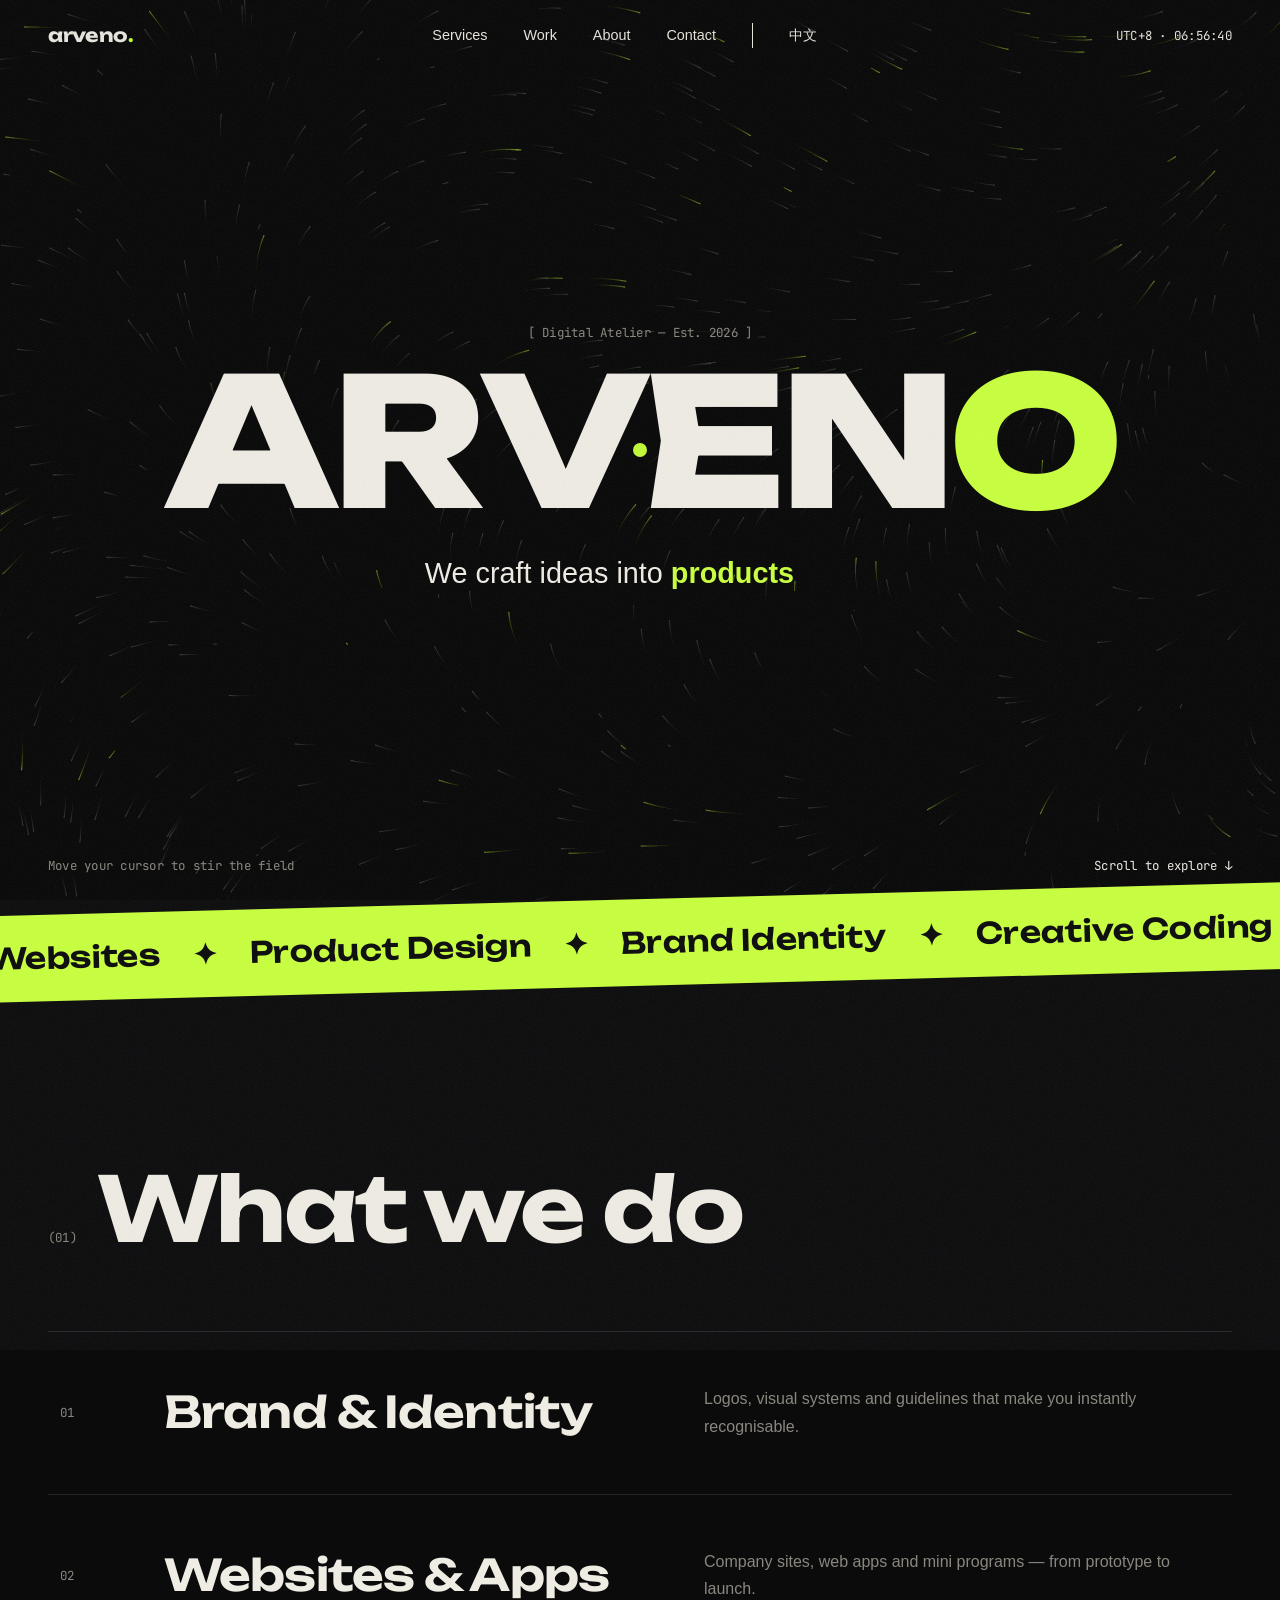
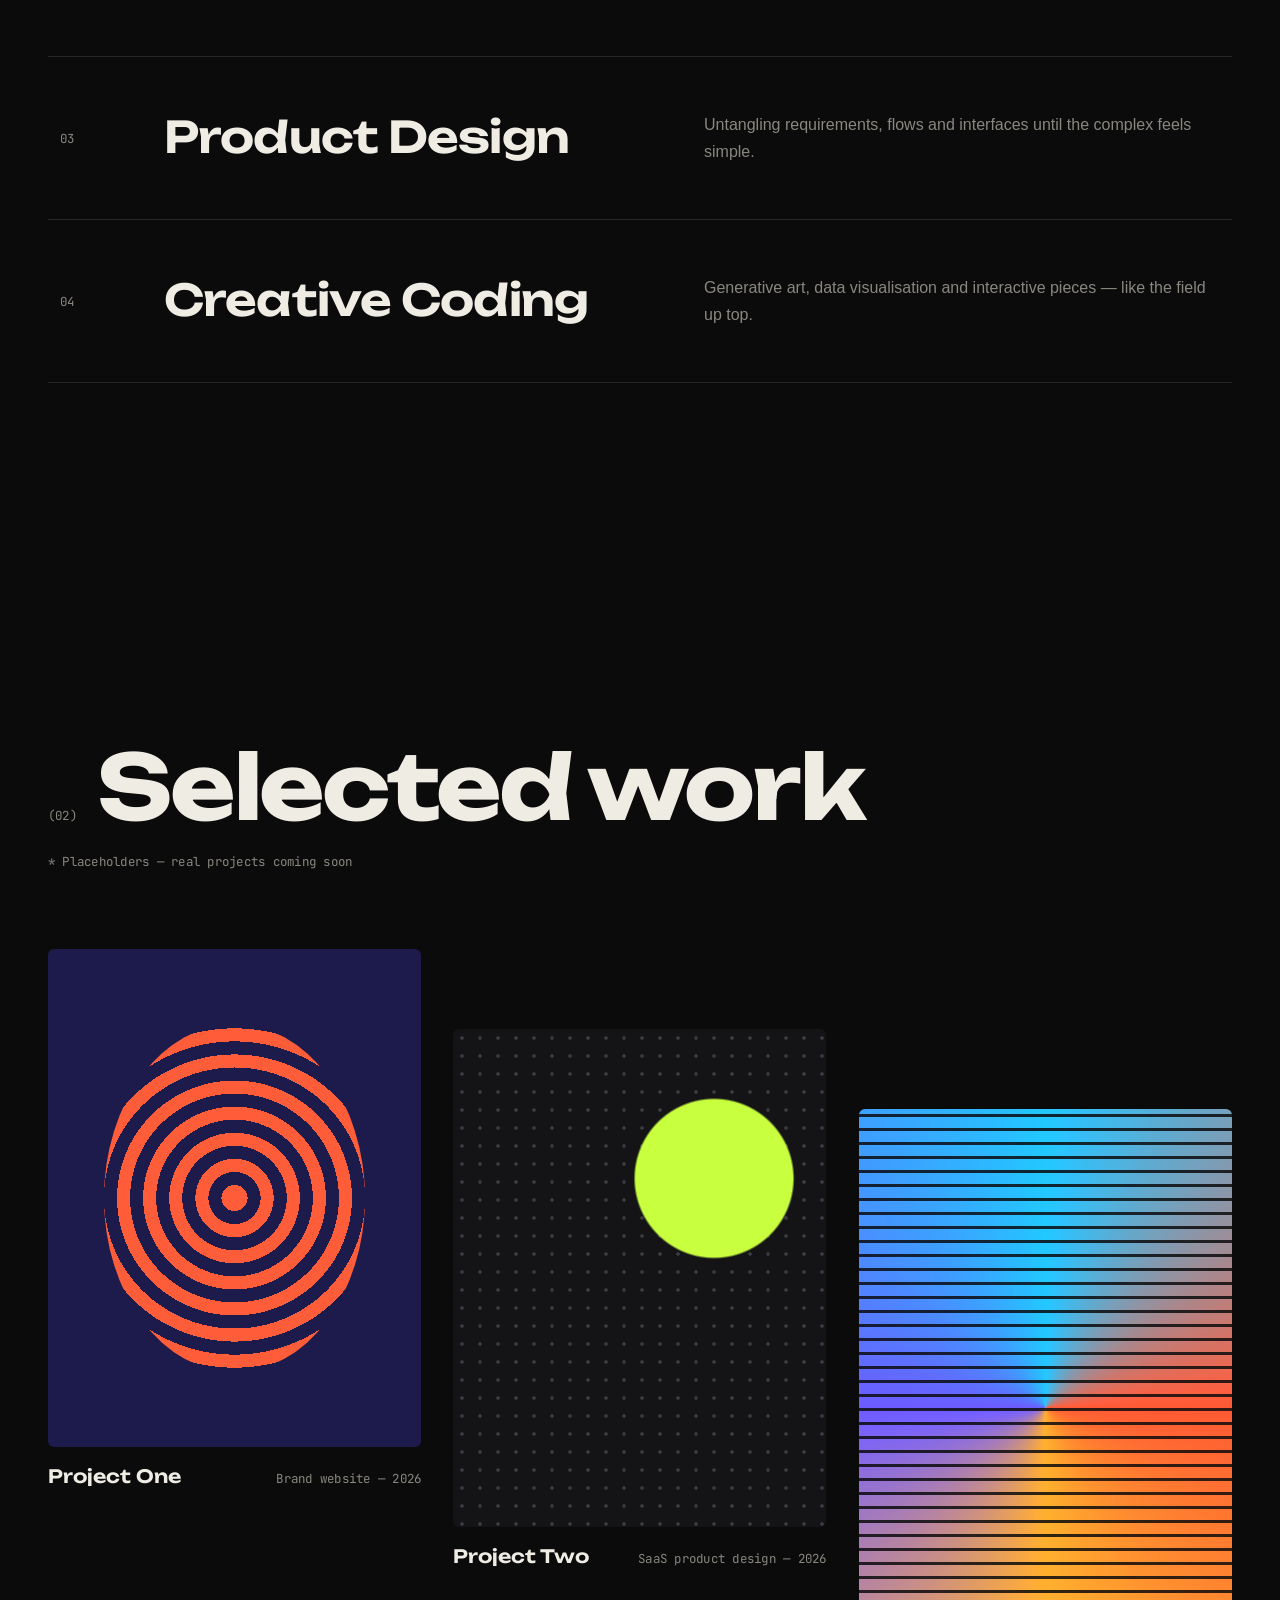
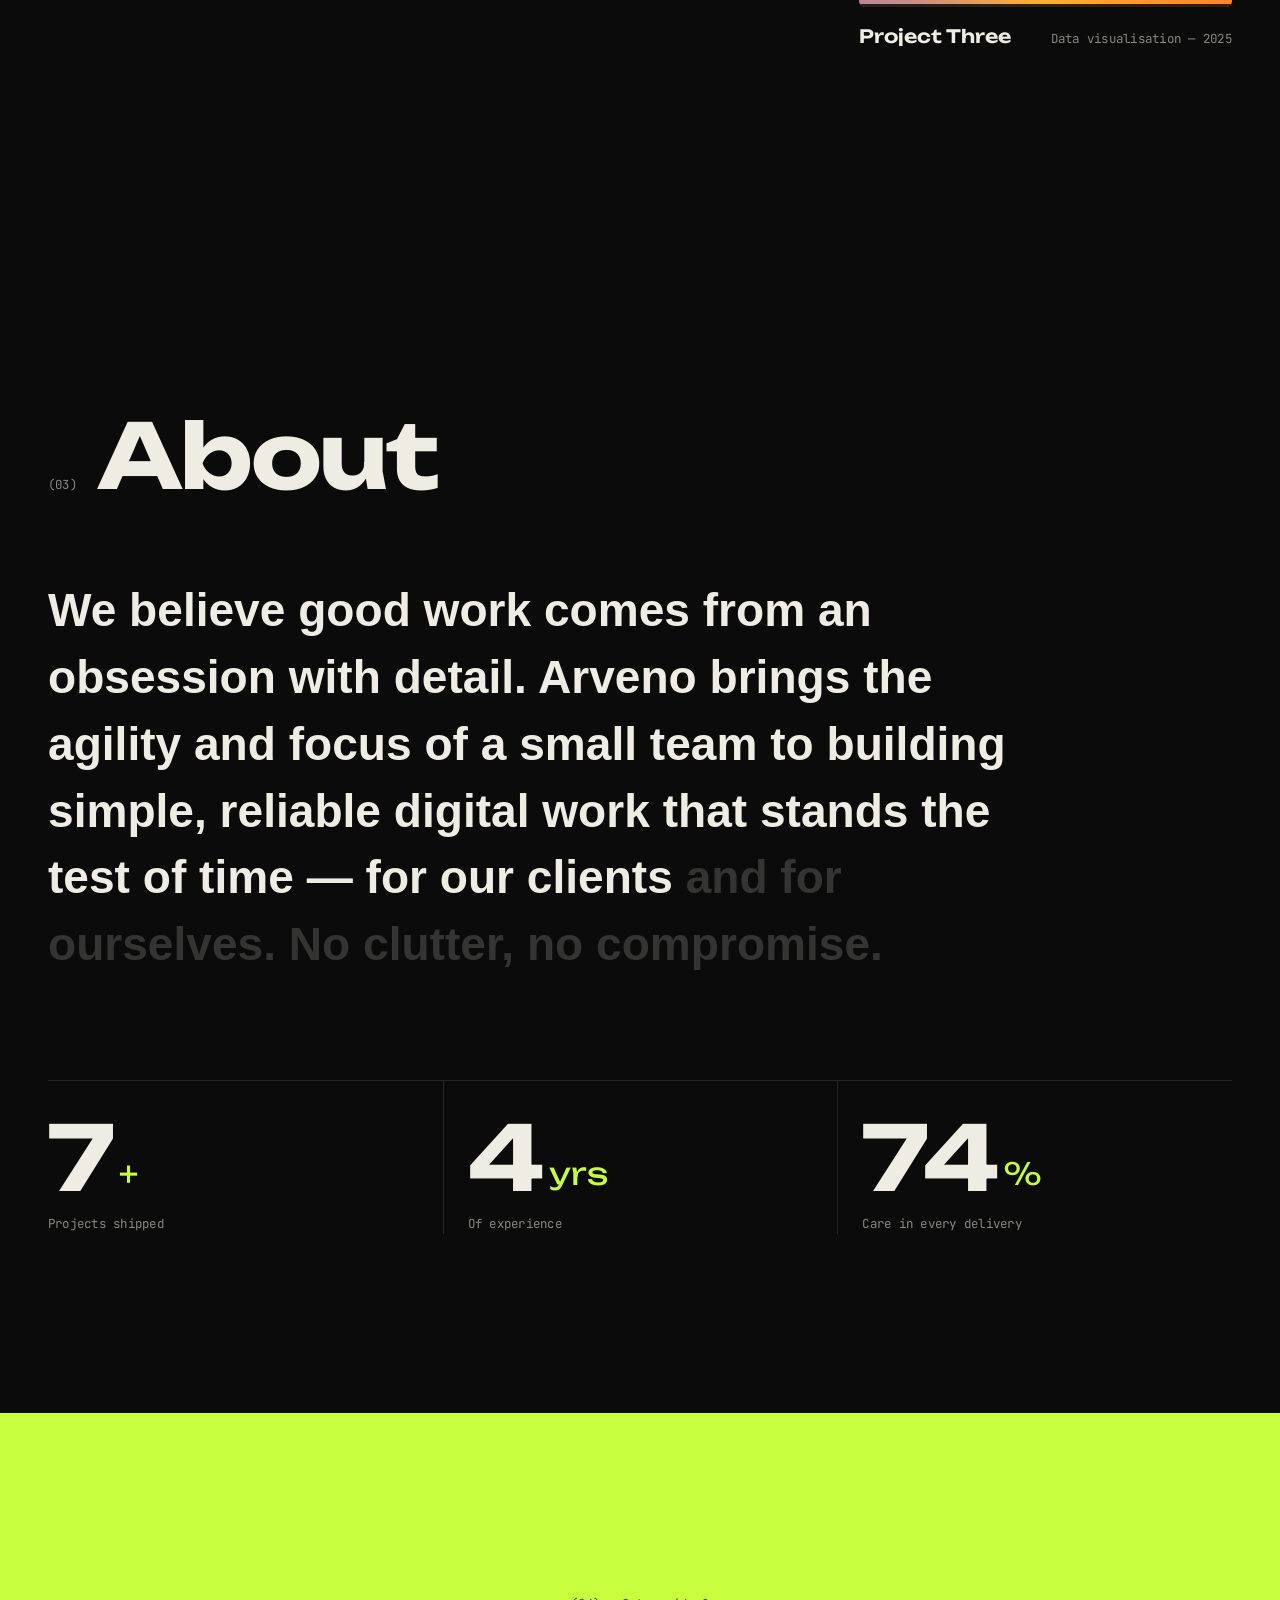
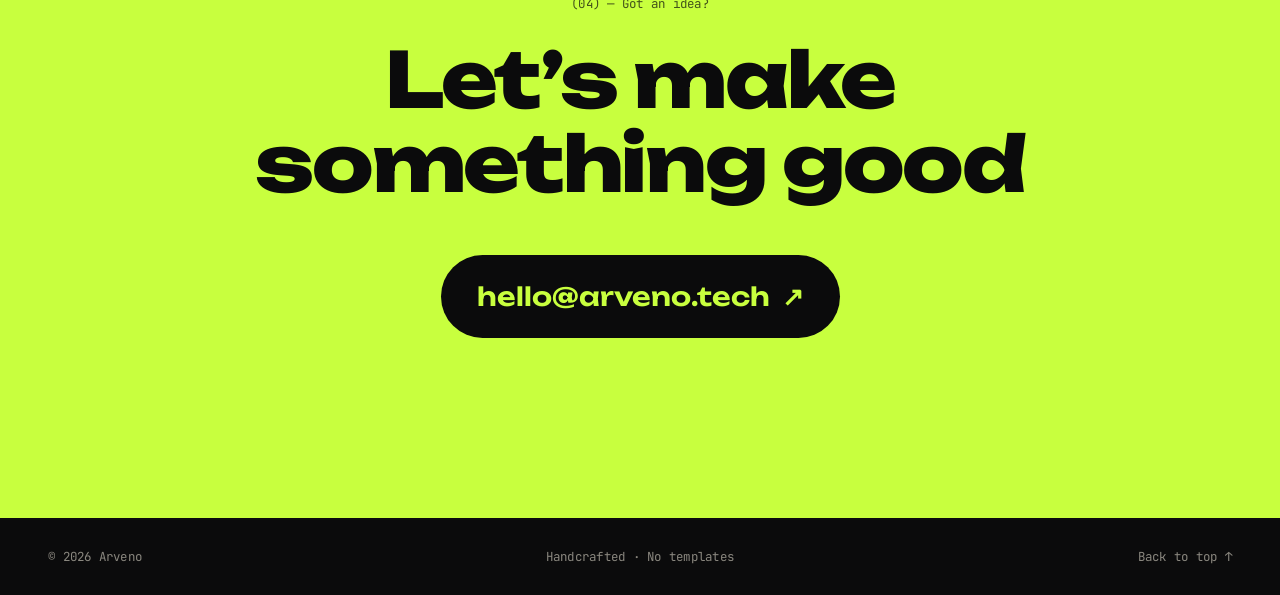
==== en/index.html @ 5f838f96 "Add English page with language switcher Co-Authored-By: Claude Opus 5.5 <noreply@anthropic.com>" ====
<!doctype html>
<html lang="en">
<head>
  <meta charset="utf-8">
  <meta name="viewport" content="width=device-width, initial-scale=1">
  <title>Arveno — Digital Atelier</title>
  <meta name="description" content="Arveno is a small, focused digital atelier crafting websites, products and brands.">
  <meta name="theme-color" content="#0b0b0c">
  <meta property="og:title" content="Arveno — Digital Atelier">
  <meta property="og:description" content="We craft ideas into websites, products and brands.">
  <meta property="og:url" content="https://arveno.tech/en/">
  <link rel="alternate" hreflang="zh-CN" href="https://arveno.tech/">
  <link rel="alternate" hreflang="en" href="https://arveno.tech/en/">
  <link rel="icon" href="../assets/favicon.svg" type="image/svg+xml">
  <link rel="preload" href="../assets/fonts/unbounded.woff2" as="font" type="font/woff2" crossorigin>
  <link rel="stylesheet" href="../assets/style.css">
</head>
<body>
  <div class="grain" aria-hidden="true"></div>
  <div class="cursor" aria-hidden="true"></div>

  <header class="nav">
    <a class="logo" href="#top">arveno<span class="dot">.</span></a>
    <nav class="links">
      <a href="#services">Services</a>
      <a href="#work">Work</a>
      <a href="#about">About</a>
      <a href="#contact">Contact</a>
      <a href="../" class="lang" hreflang="zh-CN" lang="zh-CN">中文</a>
    </nav>
    <span class="clock mono" id="clock">UTC+8 · --:--</span>
  </header>

  <main id="top">
    <section class="hero">
      <canvas id="field" aria-hidden="true"></canvas>
      <div class="hero-inner">
        <p class="mono meta">[ Digital Atelier — Est. 2026 ]</p>
        <h1 class="wordmark" aria-label="Arveno">
          <span>A</span><span>R</span><span>V</span><span>E</span><span>N</span><span>O</span>
        </h1>
        <p class="tagline">
          We craft ideas into
          <span class="rotator" aria-live="polite"><span id="rotate" data-words="websites,products,brands,tools,experiences">websites</span></span>
        </p>
      </div>
      <div class="hero-foot mono">
        <span>Move your cursor to stir the field</span>
        <a href="#services" class="scroll-hint">Scroll to explore ↓</a>
      </div>
    </section>

    <div class="marquee" aria-hidden="true">
      <div class="marquee-track">
        <span>Websites</span><i>✦</i><span>Product Design</span><i>✦</i><span>Brand Identity</span><i>✦</i><span>Creative Coding</span><i>✦</i><span>Web Apps</span><i>✦</i><span>Interaction</span><i>✦</i>
        <span>Websites</span><i>✦</i><span>Product Design</span><i>✦</i><span>Brand Identity</span><i>✦</i><span>Creative Coding</span><i>✦</i><span>Web Apps</span><i>✦</i><span>Interaction</span><i>✦</i>
      </div>
    </div>

    <section id="services" class="section">
      <header class="section-head reveal">
        <span class="mono">(01)</span>
        <h2>What we do</h2>
      </header>
      <ol class="services">
        <li class="reveal">
          <span class="num mono">01</span>
          <h3>Brand &amp; Identity</h3>
          <p>Logos, visual systems and guidelines that make you instantly recognisable.</p>
        </li>
        <li class="reveal">
          <span class="num mono">02</span>
          <h3>Websites &amp; Apps</h3>
          <p>Company sites, web apps and mini programs — from prototype to launch.</p>
        </li>
        <li class="reveal">
          <span class="num mono">03</span>
          <h3>Product Design</h3>
          <p>Untangling requirements, flows and interfaces until the complex feels simple.</p>
        </li>
        <li class="reveal">
          <span class="num mono">04</span>
          <h3>Creative Coding</h3>
          <p>Generative art, data visualisation and interactive pieces — like the field up top.</p>
        </li>
      </ol>
    </section>

    <section id="work" class="section">
      <header class="section-head reveal">
        <span class="mono">(02)</span>
        <h2>Selected work</h2>
        <p class="mono note">* Placeholders — real projects coming soon</p>
      </header>
      <div class="works">
        <a class="work reveal" href="#">
          <div class="art art-1"><span></span></div>
          <div class="work-meta"><h3>Project One</h3><span class="mono">Brand website — 2026</span></div>
        </a>
        <a class="work reveal" href="#">
          <div class="art art-2"></div>
          <div class="work-meta"><h3>Project Two</h3><span class="mono">SaaS product design — 2026</span></div>
        </a>
        <a class="work reveal" href="#">
          <div class="art art-3"></div>
          <div class="work-meta"><h3>Project Three</h3><span class="mono">Data visualisation — 2025</span></div>
        </a>
      </div>
    </section>

    <section id="about" class="section">
      <header class="section-head reveal">
        <span class="mono">(03)</span>
        <h2>About</h2>
      </header>
      <p class="statement" id="statement">We believe good work comes from an obsession with detail. Arveno brings the agility and focus of a small team to building simple, reliable digital work that stands the test of time — for our clients and for ourselves. No clutter, no compromise.</p>
      <ul class="stats">
        <li class="reveal"><strong data-count="10">0</strong><sup>+</sup><span class="mono">Projects shipped</span></li>
        <li class="reveal"><strong data-count="5">0</strong><sup>yrs</sup><span class="mono">Of experience</span></li>
        <li class="reveal"><strong data-count="100">0</strong><sup>%</sup><span class="mono">Care in every delivery</span></li>
      </ul>
    </section>

    <section id="contact" class="contact">
      <p class="mono">(04) — Got an idea?</p>
      <h2>Let’s make<br>something good</h2>
      <a class="mail magnetic" href="mailto:hello@arveno.tech">hello@arveno.tech <span>↗</span></a>
    </section>
  </main>

  <footer class="footer mono">
    <span>© <span id="year">2026</span> Arveno</span>
    <span>Handcrafted · No templates</span>
    <a href="#top">Back to top ↑</a>
  </footer>

  <script src="../assets/main.js"></script>
</body>
</html>
---- assets/style.css ----
@font-face {
  font-family: "Unbounded";
  src: url("fonts/unbounded.woff2") format("woff2");
  font-weight: 200 900;
  font-display: swap;
}
@font-face {
  font-family: "JetBrains Mono";
  src: url("fonts/jetbrains-mono.woff2") format("woff2");
  font-weight: 400;
  font-display: swap;
}

:root {
  color-scheme: dark;
  --bg: #0b0b0c;
  --bg-2: #141416;
  --text: #efece4;
  --muted: #8a877f;
  --line: #26262a;
  --accent: #c8ff3e;
  --accent-ink: #0b0b0c;
  --display: "Unbounded", "PingFang SC", "Hiragino Sans GB", "Microsoft YaHei", sans-serif;
  --body: -apple-system, BlinkMacSystemFont, "Segoe UI", "PingFang SC", "Hiragino Sans GB", "Microsoft YaHei", sans-serif;
  --mono: "JetBrains Mono", ui-monospace, "SF Mono", Menlo, Consolas, monospace;
  --pad: clamp(16px, 4vw, 48px);
}

* { box-sizing: border-box; margin: 0; padding: 0; }
html { scroll-behavior: smooth; }
body {
  background: var(--bg);
  color: var(--text);
  font-family: var(--body);
  line-height: 1.7;
  -webkit-font-smoothing: antialiased;
  overflow-x: hidden;
}
a { color: inherit; text-decoration: none; }
::selection { background: var(--accent); color: var(--accent-ink); }
.mono { font-family: var(--mono); font-size: .78rem; letter-spacing: .02em; color: var(--muted); }

/* Film grain */
.grain {
  position: fixed; inset: -50%; z-index: 100; pointer-events: none; opacity: .07;
  background-image: url("data:image/svg+xml,%3Csvg xmlns='http://www.w3.org/2000/svg' width='200' height='200'%3E%3Cfilter id='n'%3E%3CfeTurbulence type='fractalNoise' baseFrequency='.85' numOctaves='3' stitchTiles='stitch'/%3E%3C/filter%3E%3Crect width='100%25' height='100%25' filter='url(%23n)'/%3E%3C/svg%3E");
  animation: grain 1s steps(4) infinite;
}
@keyframes grain {
  25% { transform: translate(-3%, 2%); }
  50% { transform: translate(2%, -3%); }
  75% { transform: translate(-1%, 3%); }
}

/* Custom cursor (fine pointers only) */
.cursor { display: none; }
@media (pointer: fine) {
  .cursor {
    display: block; position: fixed; top: 0; left: 0; z-index: 99;
    width: 14px; height: 14px; margin: -7px 0 0 -7px; border-radius: 50%;
    background: var(--accent); mix-blend-mode: difference; pointer-events: none;
    transition: width .25s, height .25s, margin .25s;
  }
  .cursor.big { width: 56px; height: 56px; margin: -28px 0 0 -28px; }
}

/* Nav */
.nav {
  position: fixed; top: 0; left: 0; right: 0; z-index: 50;
  display: flex; align-items: center; justify-content: space-between; gap: 24px;
  padding: 20px var(--pad);
  mix-blend-mode: difference;
}
.logo { font-family: var(--display); font-weight: 700; font-size: 1.15rem; letter-spacing: -.02em; }
.logo .dot { color: var(--accent); }
.links { display: flex; gap: clamp(14px, 3vw, 36px); font-size: .9rem; }
.links a { position: relative; }
.links a::after {
  content: ""; position: absolute; left: 0; right: 100%; bottom: -2px; height: 1px;
  background: currentColor; transition: right .3s;
}
.links a:hover::after { right: 0; }
.links .lang { padding-left: clamp(14px, 3vw, 36px); border-left: 1px solid currentColor; }
.links .lang::after { display: none; }
.clock { color: var(--text); }

/* Hero */
.hero {
  position: relative; min-height: 100svh; display: grid; place-items: center;
  padding: 100px var(--pad) 80px; overflow: hidden;
}
#field { position: absolute; inset: 0; width: 100%; height: 100%; }
.hero-inner { position: relative; text-align: center; pointer-events: none; }
.meta { margin-bottom: 2vh; }
.wordmark {
  font-family: var(--display); font-weight: 800;
  font-size: min(14vw, 13rem); line-height: .9; letter-spacing: -.04em;
  display: flex; justify-content: center;
}
.wordmark span {
  display: inline-block; transform: translateY(110%); opacity: 0;
  animation: rise 1s cubic-bezier(.2, .8, .2, 1) forwards;
}
.wordmark span:nth-child(2) { animation-delay: .06s; }
.wordmark span:nth-child(3) { animation-delay: .12s; }
.wordmark span:nth-child(4) { animation-delay: .18s; }
.wordmark span:nth-child(5) { animation-delay: .24s; }
.wordmark span:nth-child(6) { animation-delay: .30s; color: var(--accent); }
@keyframes rise { to { transform: none; opacity: 1; } }

.tagline { margin-top: 3vh; font-size: clamp(1.1rem, 2.6vw, 1.8rem); font-weight: 300; }
.rotator {
  display: inline-block; min-width: 3.2em; text-align: left;
  color: var(--accent); font-weight: 700; overflow: hidden; vertical-align: bottom;
}
.rotator span { display: inline-block; }
:lang(en) .rotator { min-width: 6.4em; }
.rotator span.swap { animation: swap .5s cubic-bezier(.2, .8, .2, 1); }
@keyframes swap { from { transform: translateY(100%); opacity: 0; } }

.hero-foot {
  position: absolute; left: var(--pad); right: var(--pad); bottom: 24px;
  display: flex; justify-content: space-between; pointer-events: none;
}
.scroll-hint { pointer-events: auto; color: var(--text); }

/* Marquee */
.marquee {
  background: var(--accent); color: var(--accent-ink);
  overflow: hidden; padding: 18px 0; transform: rotate(-1.5deg) scale(1.02);
  font-family: var(--display); font-weight: 600; font-size: clamp(1.1rem, 2.5vw, 1.8rem);
}
.marquee-track { display: flex; gap: 32px; width: max-content; animation: marquee 30s linear infinite; }
.marquee i { font-style: normal; }
@keyframes marquee { to { transform: translateX(-50%); } }

/* Sections */
.section { padding: clamp(80px, 14vw, 180px) var(--pad); }
.section-head { display: flex; align-items: baseline; gap: 20px; flex-wrap: wrap; margin-bottom: clamp(40px, 6vw, 80px); }
.section-head h2 {
  font-family: var(--display); font-weight: 700; letter-spacing: -.03em;
  font-size: clamp(2.2rem, 7vw, 6rem); line-height: 1;
}
.note { flex-basis: 100%; }

/* Services */
.services { list-style: none; border-top: 1px solid var(--line); }
.services li {
  position: relative; display: grid; grid-template-columns: 80px 1fr 1fr; align-items: center; gap: 24px;
  padding: clamp(24px, 3.5vw, 44px) 12px; border-bottom: 1px solid var(--line);
  isolation: isolate; overflow: hidden; transition: color .4s;
}
.services li::before {
  content: ""; position: absolute; inset: 0; z-index: -1; background: var(--accent);
  transform: scaleY(0); transform-origin: bottom; transition: transform .45s cubic-bezier(.7, 0, .2, 1);
}
.services li:hover { color: var(--accent-ink); }
.services li:hover::before { transform: scaleY(1); }
.services li:hover .num, .services li:hover p { color: var(--accent-ink); }
.services h3 { font-family: var(--display); font-weight: 600; font-size: clamp(1.4rem, 3.4vw, 2.8rem); letter-spacing: -.02em; }
.services p { color: var(--muted); transition: color .4s; }

/* Work */
.works { display: grid; grid-template-columns: repeat(3, 1fr); gap: clamp(16px, 2.5vw, 32px); }
.work:nth-child(2) { margin-top: 80px; }
.work:nth-child(3) { margin-top: 160px; }
.art {
  aspect-ratio: 3 / 4; border-radius: 6px; overflow: hidden; position: relative;
  transition: transform .2s ease-out; transform-style: preserve-3d; will-change: transform;
}
.art-1 { background: #1d1b4b; }
.art-1 span {
  position: absolute; inset: 15%; border-radius: 50%;
  background: repeating-radial-gradient(circle, #ff5c3a 0 6%, transparent 6% 12%);
  animation: spin 18s linear infinite;
}
.art-2 {
  background:
    radial-gradient(circle at 70% 30%, var(--accent) 0 18%, transparent 18.5%),
    radial-gradient(#3a3a40 1.5px, transparent 2px) 0 0 / 18px 18px,
    var(--bg-2);
}
.art-3 {
  background:
    conic-gradient(from 90deg at 50% 60%, #ff5c3a, #ffb13a, #6c5cff, #2ec5ff, #ff5c3a);
  filter: saturate(1.1);
}
.art-3::after {
  content: ""; position: absolute; inset: 0;
  background: repeating-linear-gradient(0deg, rgba(11,11,12,.85) 0 3px, transparent 3px 14px);
}
@keyframes spin { to { transform: rotate(1turn); } }
.work-meta { display: flex; justify-content: space-between; align-items: baseline; gap: 12px; padding-top: 14px; }
.work h3 { font-family: var(--display); font-weight: 600; font-size: 1.15rem; }

/* About */
.statement {
  font-size: clamp(1.4rem, 3.6vw, 3rem); font-weight: 600; line-height: 1.45; max-width: 22em;
}
.statement .w { opacity: .18; transition: opacity .3s; }
.statement .w.on { opacity: 1; }
.stats { list-style: none; display: grid; grid-template-columns: repeat(3, 1fr); margin-top: clamp(60px, 8vw, 120px); border-top: 1px solid var(--line); }
.stats li { padding: 32px 0 0; }
.stats li + li { padding-left: 24px; border-left: 1px solid var(--line); }
.stats strong { font-family: var(--display); font-size: clamp(2.6rem, 7vw, 6rem); font-weight: 700; line-height: 1; }
.stats sup { font-family: var(--display); color: var(--accent); font-size: clamp(1rem, 2.4vw, 2rem); margin-left: 4px; }
.stats span { display: block; margin-top: 10px; }

/* Contact */
.contact {
  background: var(--accent); color: var(--accent-ink);
  padding: clamp(90px, 14vw, 180px) var(--pad); text-align: center;
}
.contact .mono { color: var(--accent-ink); opacity: .7; }
.contact h2 {
  font-family: var(--display); font-weight: 800; letter-spacing: -.03em;
  font-size: clamp(2.2rem, 7.5vw, 6.5rem); line-height: 1.1; margin: 24px 0 48px;
}
:lang(en) .contact h2 { font-size: clamp(2rem, 6vw, 5.5rem); }
.mail {
  display: inline-flex; align-items: center; gap: 12px;
  background: var(--accent-ink); color: var(--accent);
  padding: 20px 36px; border-radius: 999px;
  font-family: var(--display); font-weight: 600; font-size: clamp(1rem, 2.4vw, 1.6rem);
  transition: transform .2s ease-out;
}
.mail span { transition: transform .3s; }
.mail:hover span { transform: rotate(45deg); }

/* Footer */
.footer { display: flex; justify-content: space-between; flex-wrap: wrap; gap: 12px; padding: 28px var(--pad); }
.footer a:hover { color: var(--accent); }

/* Scroll reveal */
.reveal { opacity: 0; transform: translateY(40px); transition: opacity .9s, transform .9s cubic-bezier(.2, .8, .2, 1); }
.reveal.in { opacity: 1; transform: none; }

/* Responsive */
@media (max-width: 820px) {
  .clock { display: none; }
  .links { font-size: .85rem; }
  .services li { grid-template-columns: 44px 1fr; }
  .services p { grid-column: 2; }
  .works { grid-template-columns: 1fr; }
  .work:nth-child(n) { margin-top: 0; }
  .art { aspect-ratio: 4 / 3; }
  .hero-foot span { display: none; }
  .hero-foot { justify-content: center; }
}
@media (max-width: 480px) {
  .logo { font-size: 1rem; }
  .links { gap: 10px; font-size: .8rem; }
  .links .lang { padding-left: 10px; }
  .stats { grid-template-columns: 1fr; }
  .stats li + li { padding-left: 0; border-left: 0; border-top: 1px solid var(--line); margin-top: 32px; }
}

@media (prefers-reduced-motion: reduce) {
  *, *::before, *::after { animation: none !important; transition: none !important; }
  .wordmark span, .reveal { opacity: 1; transform: none; }
  html { scroll-behavior: auto; }
}
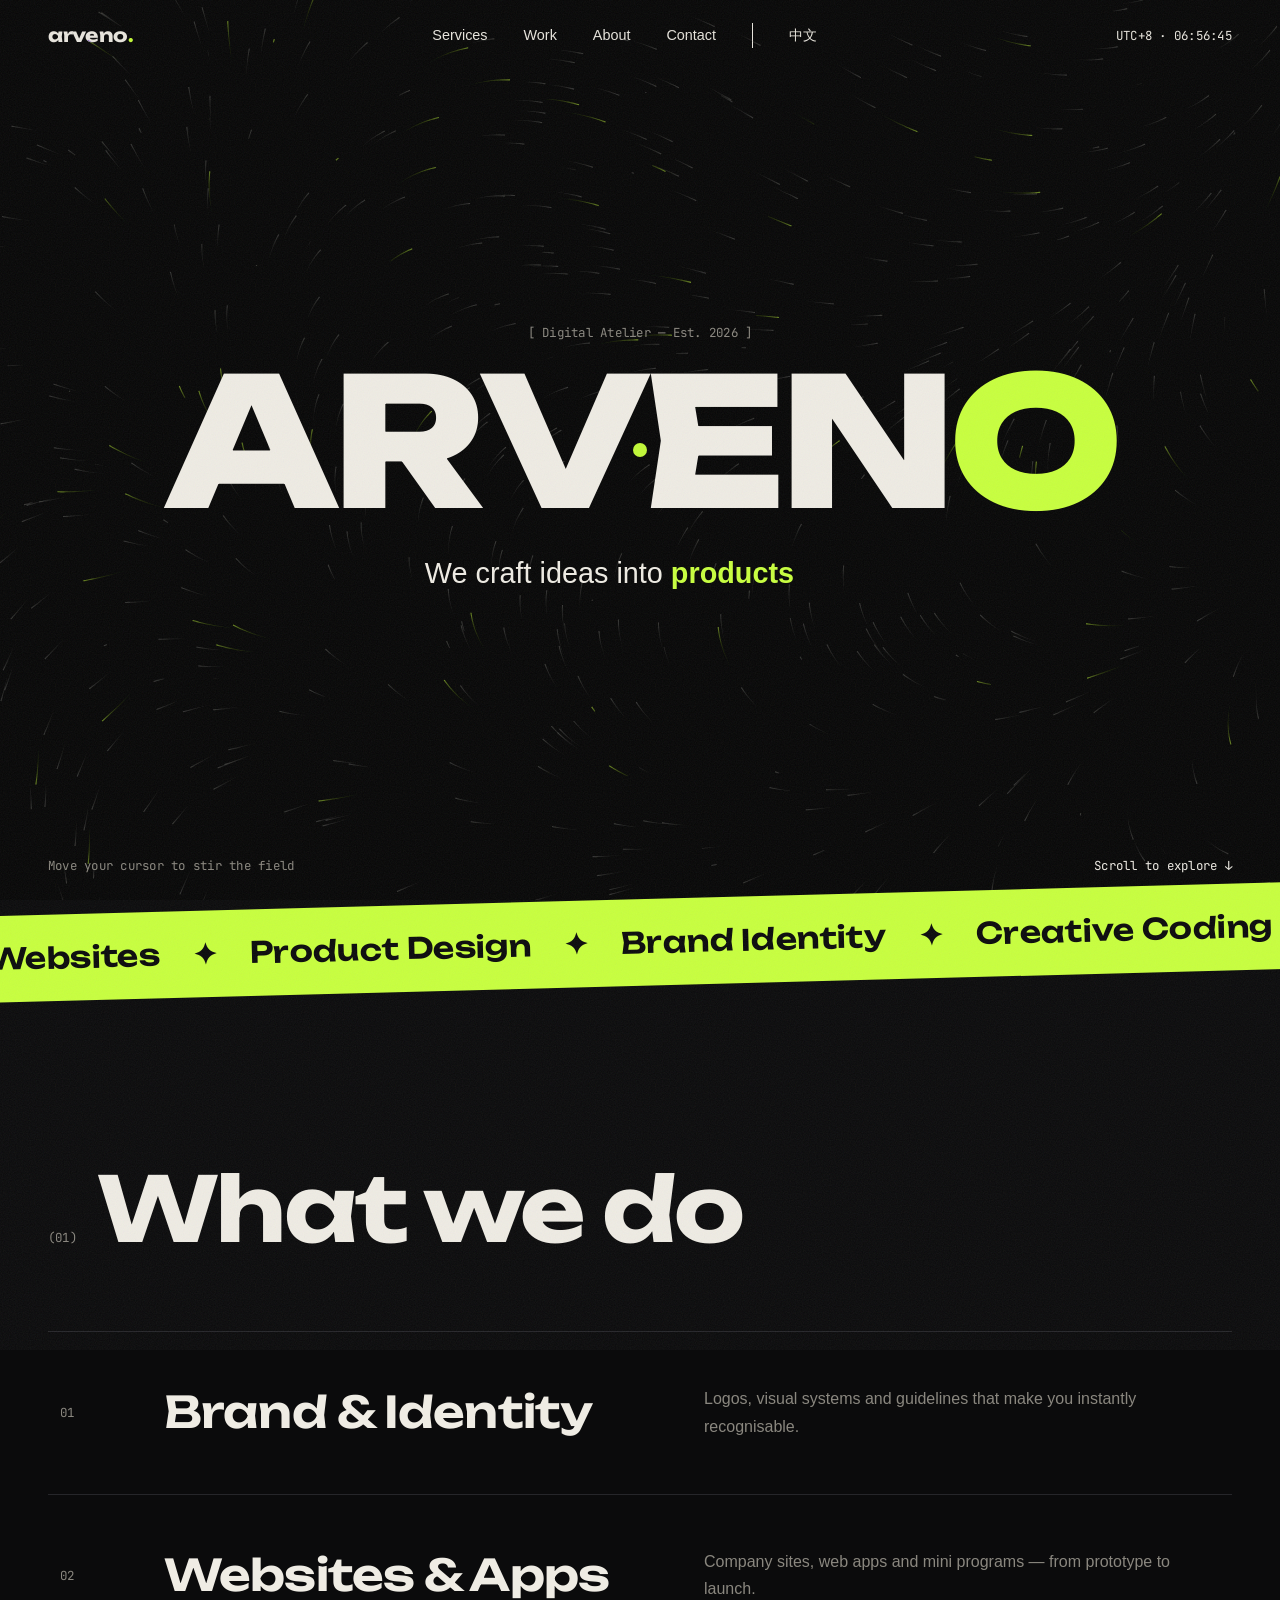
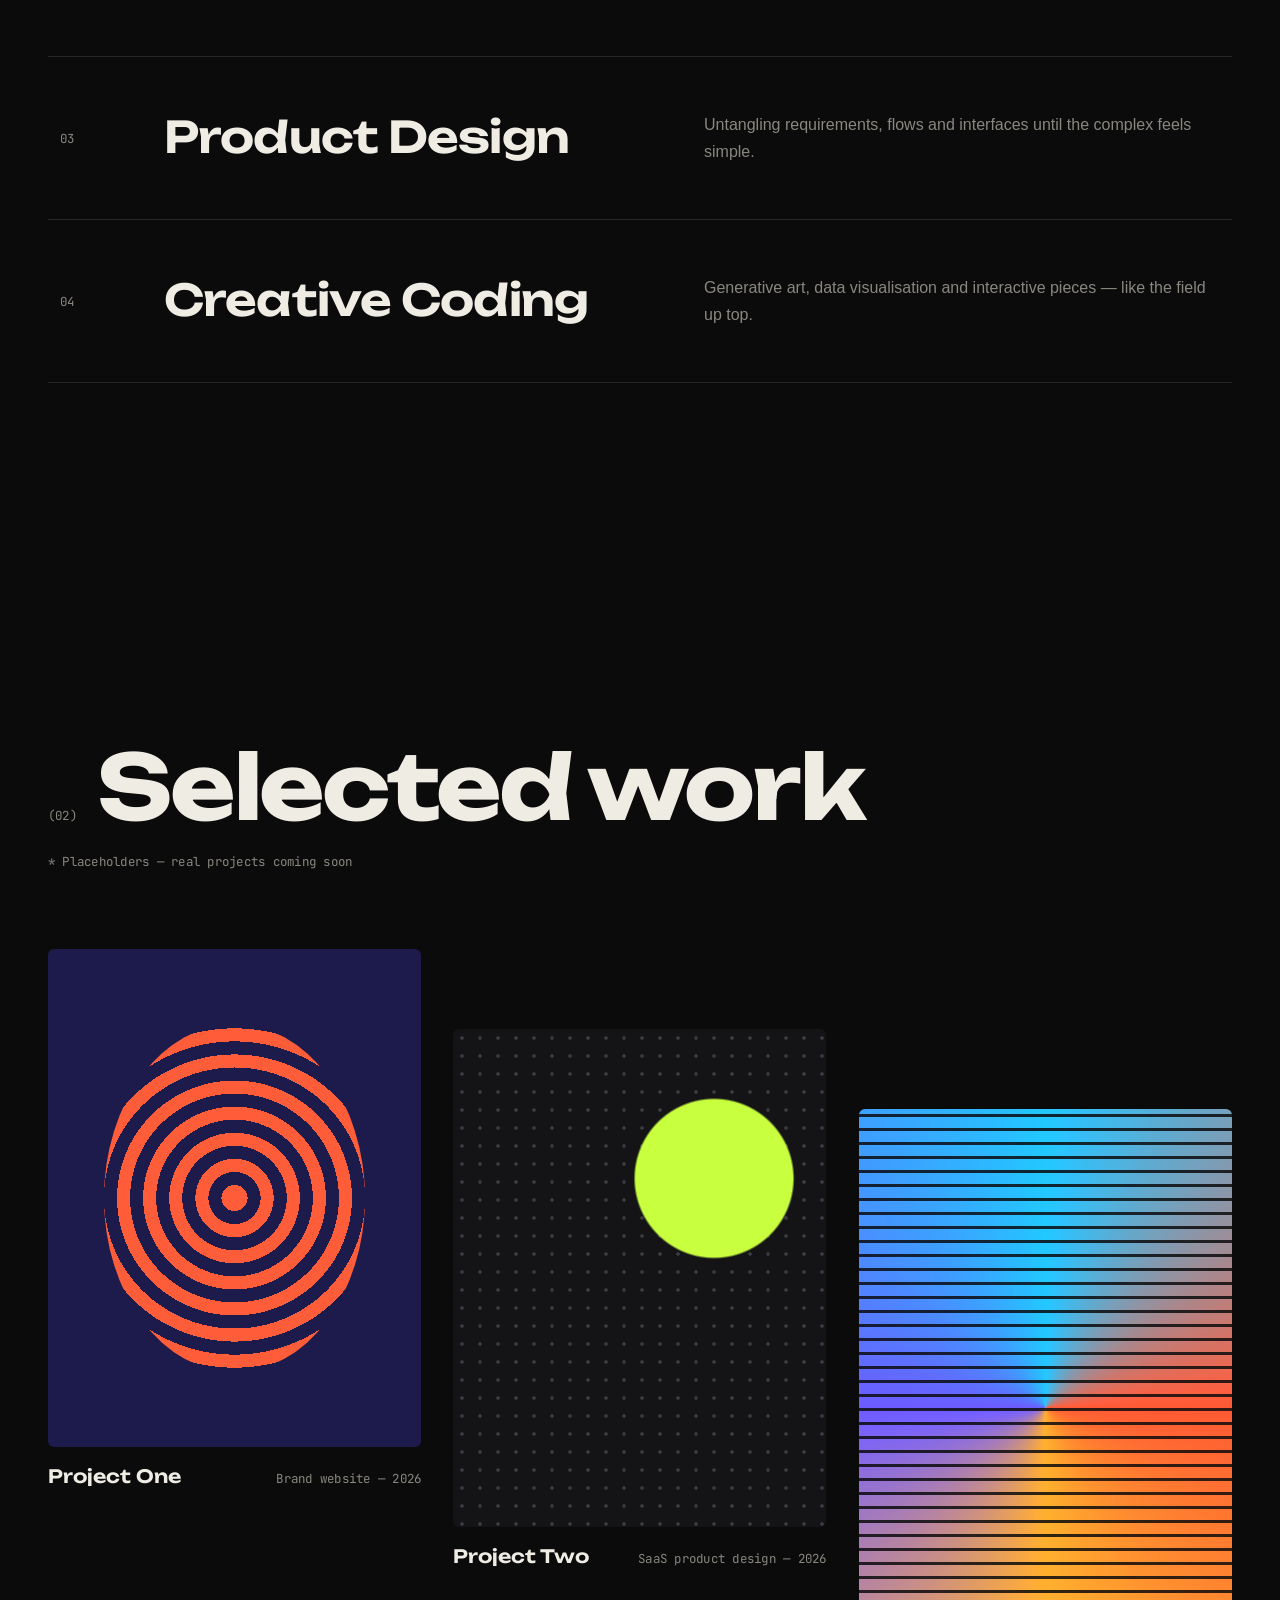
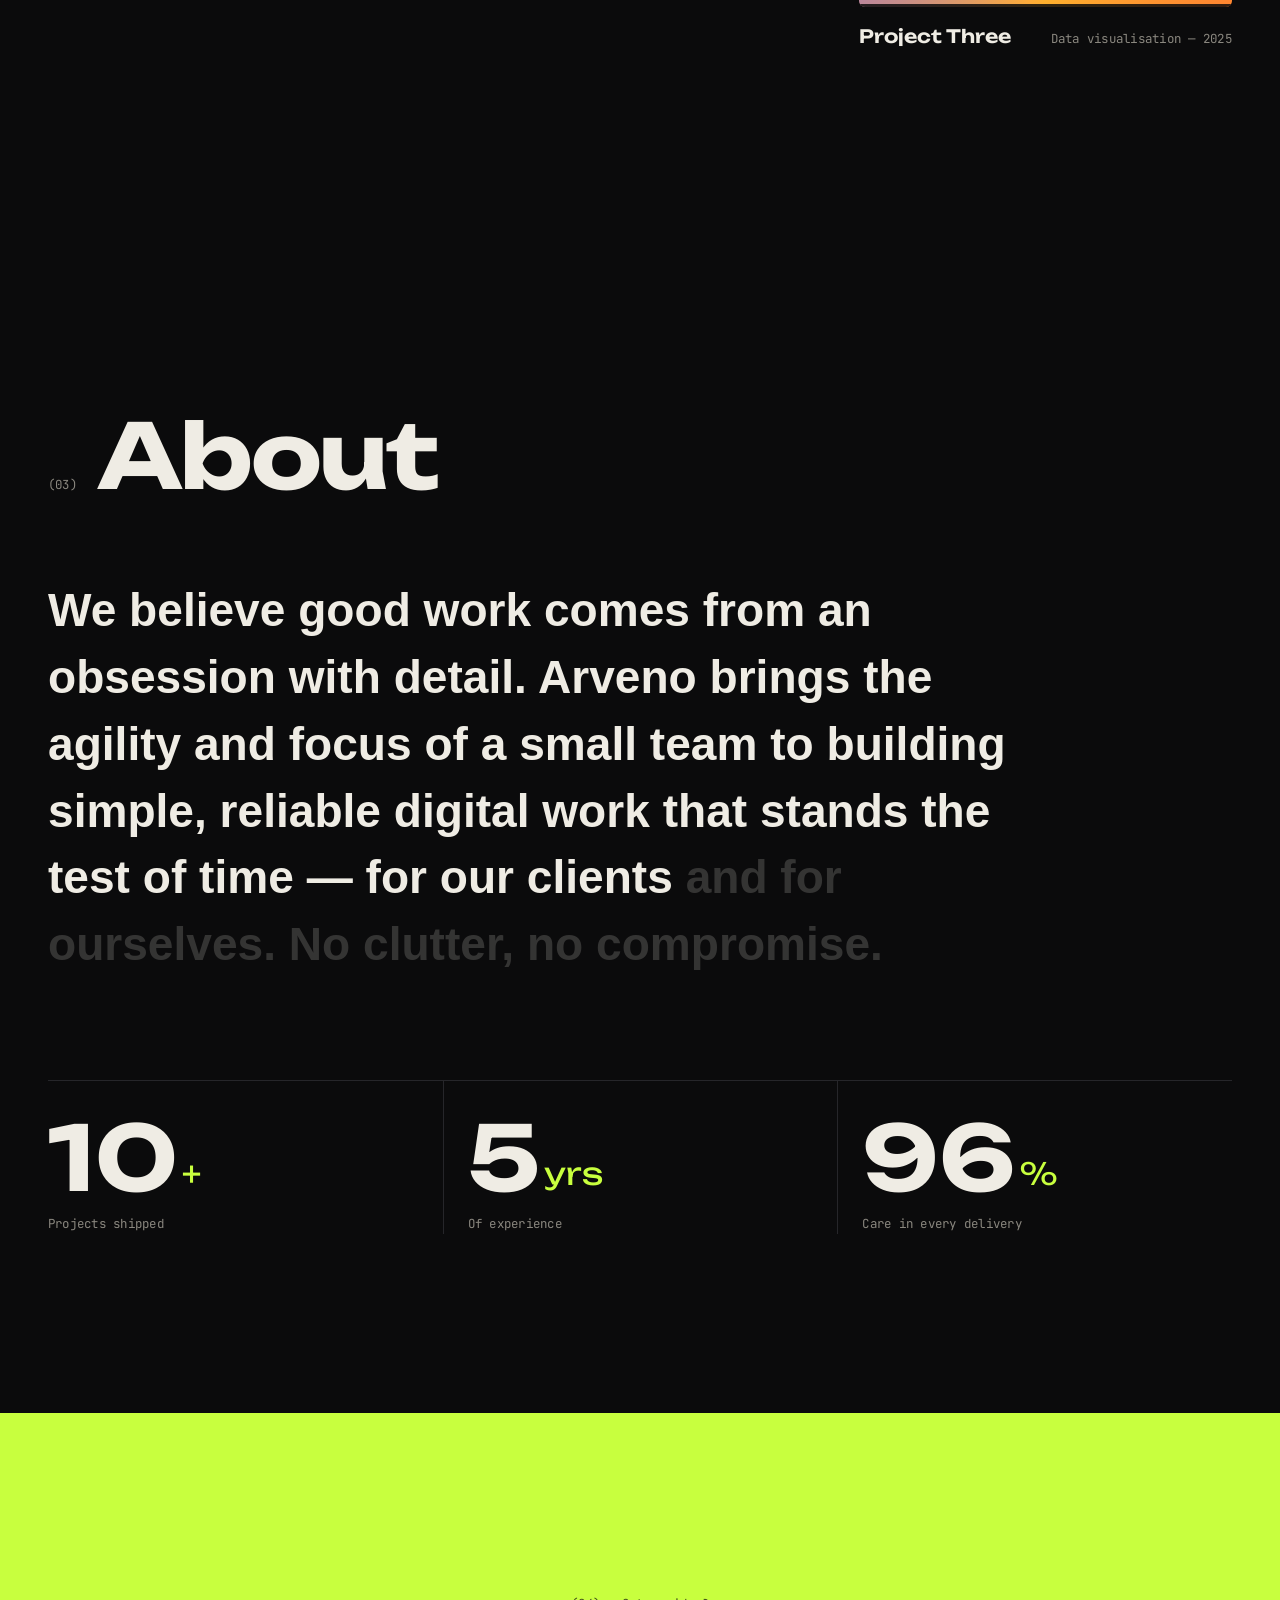
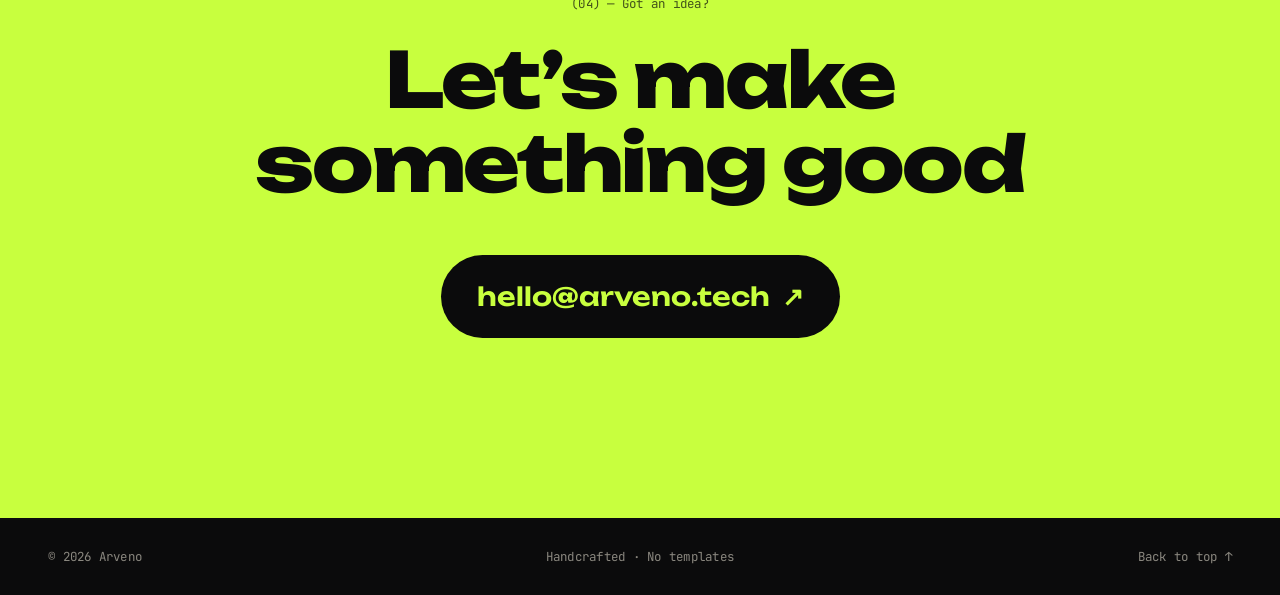
==== commit 4fc6d473: "Redirect first-time visitors by browser language, remember explicit choice Co-Authored-By: Claude Op" ====
--- a/en/index.html
+++ b/en/index.html
@@ -9,6 +9,23 @@
   <meta property="og:title" content="Arveno — Digital Atelier">
   <meta property="og:description" content="We craft ideas into websites, products and brands.">
   <meta property="og:url" content="https://arveno.tech/en/">
+  <script>
+    // Pick the page language: explicit choice (?lang= or saved) wins, else the browser language
+    (function () {
+      var page = 'en';
+      if (/bot|crawl|spider|slurp|preview/i.test(navigator.userAgent)) return;
+      var q = new URLSearchParams(location.search).get('lang');
+      var saved = null;
+      try {
+        if (q === 'zh' || q === 'en') localStorage.setItem('lang', q);
+        saved = localStorage.getItem('lang');
+      } catch (e) {}
+      if (q) history.replaceState(null, '', location.pathname + location.hash);
+      var browser = /^zh/i.test((navigator.languages && navigator.languages[0]) || navigator.language || '') ? 'zh' : 'en';
+      var want = q || saved || browser;
+      if (want !== page) location.replace((want === 'en' ? '/en/' : '/') + location.hash);
+    })();
+  </script>
   <link rel="alternate" hreflang="zh-CN" href="https://arveno.tech/">
   <link rel="alternate" hreflang="en" href="https://arveno.tech/en/">
   <link rel="icon" href="../assets/favicon.svg" type="image/svg+xml">
@@ -26,7 +43,7 @@
       <a href="#work">Work</a>
       <a href="#about">About</a>
       <a href="#contact">Contact</a>
-      <a href="../" class="lang" hreflang="zh-CN" lang="zh-CN">中文</a>
+      <a href="/?lang=zh" class="lang" hreflang="zh-CN" lang="zh-CN">中文</a>
     </nav>
     <span class="clock mono" id="clock">UTC+8 · --:--</span>
   </header>
